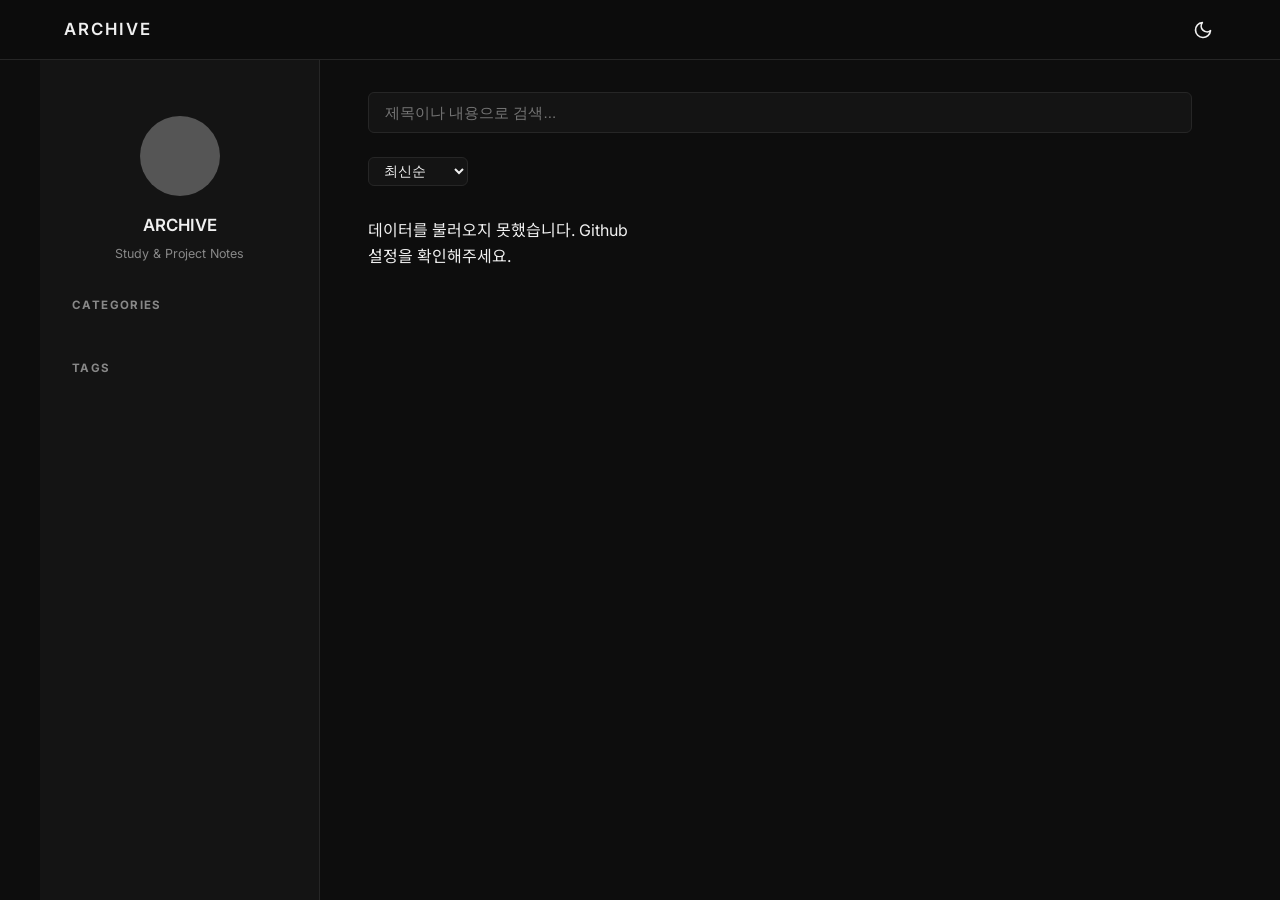
==== index.html @ 515fdd7e "Add files via upload" ====
<!DOCTYPE html>
<html lang="ko">
<head>
  <meta charset="UTF-8">
  <meta name="viewport" content="width=device-width, initial-scale=1.0">
  <title>My Archive</title>
  <link rel="preconnect" href="https://fonts.googleapis.com">
  <link rel="preconnect" href="https://fonts.gstatic.com" crossorigin>
  <link href="https://fonts.googleapis.com/css2?family=Inter:wght@400;500;600&family=Noto+Sans+KR:wght@400;500;600&display=swap" rel="stylesheet">
  <link rel="stylesheet" href="style.css">

  <!-- Google Analytics 4: GA에서 발급받은 측정 ID로 바꿔주세요. 예: G-ABC123DEFG -->
  <script async src="https://www.googletagmanager.com/gtag/js?id=G-1XTL7HDE9T"></script>
  <script>
    window.dataLayer = window.dataLayer || [];
    function gtag(){dataLayer.push(arguments);}
    gtag('js', new Date());

    // post.html은 마크다운 제목을 읽은 뒤 직접 page_view를 보냅니다.
    gtag('config', 'G-1XTL7HDE9T', { send_page_view: false });
  </script>
</head>
<body>
  <header class="top-nav">
    <div class="nav-left">
      <button id="sidebar-toggle" class="icon-btn">☰</button>
      <a href="index.html" class="site-title">ARCHIVE</a>
    </div>
    <div class="nav-right">
      <button id="theme-toggle" class="icon-btn">
        <svg viewBox="0 0 24 24" width="20" height="20" fill="none" stroke="currentColor" stroke-width="2" stroke-linecap="round" stroke-linejoin="round"><path d="M21 12.79A9 9 0 1 1 11.21 3 7 7 0 0 0 21 12.79z"/></svg>
      </button>
    </div>
  </header>

  <div id="sidebar-overlay" class="sidebar-overlay"></div>
  <aside class="sidebar" id="sidebar">
    <div class="sidebar-header">
      <button id="sidebar-close" class="icon-btn">✕</button>
    </div>
    <div class="profile-section">
      <div class="avatar"></div> 
      <h2 class="author-name">ARCHIVE</h2>
      <p class="bio">Study & Project Notes</p>
    </div>
    <nav class="side-menu" id="folder-menu">
      <h3>Categories</h3>
      <div id="folder-list-container"></div>
    </nav>
    <div class="tags-section">
      <h3>Tags</h3>
      <div id="all-tags-cloud" class="tags-cloud"></div>
    </div>
  </aside>

  <main class="content">
    <div class="search-bar">
      <input type="text" id="search-input" placeholder="제목이나 내용으로 검색...">
    </div>
    <div class="controls-container">
      <div id="subfolder-buttons" class="subfolder-buttons" style="display: none;"></div>
      <select id="sort-select" class="styled-select">
        <option value="latest">최신순</option>
        <option value="oldest">오래된순</option>
        <option value="title">제목순</option>
      </select>
    </div>
    <div class="grid-container" id="posts-grid">
      <p style="color: var(--text-muted);">게시글 데이터를 불러오는 중입니다...</p>
    </div>
  </main>
  
  <script src="script.js"></script>
</body>
</html>
---- style.css ----
:root {
  /* 다크 모드 (기본) */
  --bg-color: #0d0d0d;
  --card-bg: #141414;
  --nav-bg: rgba(13, 13, 13, 0.85);
  --text-main: #f0f0f0;
  --text-muted: #888888;
  --border-color: #262626;
  --accent-color: #ffffff;
  --code-bg: #1e1e1e;
  --pre-bg: #1e1e1e;
  --pre-text: #d4d4d4;
}

[data-theme="light"] {
  /* 라이트 모드 */
  --bg-color: #fcfcfc;
  --card-bg: #ffffff;
  --nav-bg: rgba(252, 252, 252, 0.85);
  --text-main: #1a1a1a;
  --text-muted: #666666;
  --border-color: #eaeaea;
  --accent-color: #000000;
  --code-bg: #f4f4f4;
  --pre-bg: #f6f8fa;
  --pre-text: #24292f;
}

* { box-sizing: border-box; margin: 0; padding: 0; }
body { background: var(--bg-color); color: var(--text-main); font-family: -apple-system, sans-serif; line-height: 1.6; overflow-x: hidden; padding-top: 60px; transition: background 0.3s, color 0.3s; }
a { text-decoration: none; color: inherit; }

/* 1. 상단 네비게이션 바 */
.top-nav {
  position: fixed; top: 0; left: 0; width: 100%; height: 60px;
  background: var(--nav-bg); backdrop-filter: blur(8px);
  border-bottom: 1px solid var(--border-color); z-index: 900;
  display: flex; justify-content: space-between; align-items: center; padding: 0 1.5rem;
  transition: all 0.3s;
}
.nav-left, .nav-right { display: flex; align-items: center; gap: 1rem; }
.site-title { font-size: 1.2rem; font-weight: 700; letter-spacing: 1px; color: var(--text-main); }
/* 아이콘 중앙 정렬을 위해 flex 속성 추가 */
.icon-btn { background: none; border: none; color: var(--text-main); font-size: 1.4rem; cursor: pointer; padding: 0.2rem; transition: 0.2s; display: flex; align-items: center; justify-content: center; }
.icon-btn:hover { opacity: 0.7; }

/* 2. 오버레이 및 사이드바 (모바일 기본) */
.sidebar-overlay {
  position: fixed; top: 0; left: 0; width: 100%; height: 100vh;
  background: rgba(0, 0, 0, 0.6); z-index: 998;
  opacity: 0; visibility: hidden; transition: 0.3s;
}
.sidebar-overlay.active { opacity: 1; visibility: visible; }

.sidebar {
  position: fixed; top: 0; left: -100%; width: 100%; max-width: 320px; height: 100vh;
  background: var(--card-bg); z-index: 999; border-right: 1px solid var(--border-color);
  padding: 1.5rem 2rem; display: flex; flex-direction: column; gap: 2rem;
  overflow-y: auto; transition: left 0.4s cubic-bezier(0.25, 1, 0.5, 1);
}
.sidebar.active { left: 0; }
.sidebar-header { display: flex; justify-content: flex-end; }

.profile-section { text-align: center; }
.avatar { width: 80px; height: 80px; background: #555; border-radius: 50%; margin: 0 auto 1rem; }
.author-name { font-size: 1.2rem; font-weight: 700; }
.bio { color: var(--text-muted); font-size: 0.85rem; margin-top: 0.3rem; }

.side-menu h3, .tags-section h3 { font-size: 0.85rem; color: var(--text-muted); text-transform: uppercase; margin-bottom: 0.8rem; letter-spacing: 1px; }
.folder-item { display: flex; justify-content: space-between; align-items: center; padding: 0.4rem 0; color: var(--text-muted); cursor: pointer; transition: 0.2s; font-size: 0.9rem; }
.folder-item:hover, .folder-item.active { color: var(--accent-color); font-weight: 600; }
.folder-count { background: var(--border-color); color: var(--text-main); padding: 0.1rem 0.5rem; border-radius: 12px; font-size: 0.7rem; }

.tags-cloud { display: flex; flex-wrap: wrap; gap: 0.4rem; }
.tag-btn { background: var(--bg-color); color: var(--text-muted); border: 1px solid var(--border-color); padding: 0.25rem 0.5rem; border-radius: 4px; font-size: 0.75rem; cursor: pointer; transition: 0.2s; }
.tag-btn:hover, .tag-btn.active { background: var(--text-main); color: var(--bg-color); }

/* 3. 메인 콘텐츠 및 그리드 */
.content { max-width: 1200px; margin: 0 auto; padding: 2rem 1.5rem; transition: margin-left 0.3s, width 0.3s; }
.post-content { max-width: 800px; }

.search-bar { margin-bottom: 1.5rem; }
.search-bar input { width: 100%; padding: 0.7rem 1rem; background: var(--card-bg); color: var(--text-main); border: 1px solid var(--border-color); border-radius: 6px; outline: none; font-size: 0.95rem; }
.controls-container { display: flex; justify-content: space-between; margin-bottom: 2rem; gap: 1rem; flex-wrap: wrap; }
.subfolder-buttons { display: flex; flex-wrap: wrap; gap: 0.4rem; }
.sub-btn { background: var(--card-bg); color: var(--text-muted); padding: 0.3rem 0.8rem; border-radius: 20px; border: 1px solid var(--border-color); font-size: 0.8rem; cursor: pointer; }
.sub-btn:hover, .sub-btn.active { background: var(--text-main); color: var(--card-bg); }
.styled-select { background: var(--card-bg); color: var(--text-main); border: 1px solid var(--border-color); padding: 0.3rem 0.7rem; border-radius: 6px; font-size: 0.85rem; outline: none; }

.grid-container { display: grid; grid-template-columns: repeat(auto-fill, minmax(260px, 1fr)); gap: 1.2rem; }
.card { background: var(--card-bg); border: 1px solid var(--border-color); border-radius: 8px; padding: 1.2rem; display: flex; flex-direction: column; transition: transform 0.2s; }
.card:hover { transform: translateY(-2px); border-color: var(--text-muted); }
.card-category { font-size: 0.7rem; color: var(--text-muted); margin-bottom: 0.4rem; }
.card-title { font-size: 1.1rem; font-weight: 600; margin-bottom: 0.5rem; line-height: 1.4; }
.card-summary { font-size: 0.85rem; color: var(--text-muted); flex: 1; margin-bottom: 1rem; }
.card-footer { display: flex; justify-content: space-between; font-size: 0.75rem; color: var(--text-muted); border-top: 1px solid var(--border-color); padding-top: 0.6rem; }

/* 4. 마크다운 타이포그래피 */
.post-header { text-align: center; border-bottom: 1px solid var(--border-color); padding-bottom: 1.5rem; margin-bottom: 2rem; }
.post-header h1 { font-size: 1.5rem; font-weight: 600; margin-bottom: 0.5rem; line-height: 1.4; color: var(--text-main); }
.post-meta { color: var(--text-muted); font-size: 0.85rem; display: flex; justify-content: center; gap: 1rem; }

.markdown-body { line-height: 1.7; font-size: 0.95rem; color: var(--text-main); }
.markdown-body h1 { margin-top: 1.5rem; margin-bottom: 1rem; font-size: 1.35rem; font-weight: 600; color: var(--text-main); }
.markdown-body h2 { margin-top: 1.8rem; margin-bottom: 0.8rem; font-size: 1.2rem; font-weight: 600; border-bottom: 1px solid var(--border-color); padding-bottom: 0.3rem; color: var(--text-main); }
.markdown-body h3 { margin-top: 1.5rem; margin-bottom: 0.6rem; font-size: 1.05rem; font-weight: 600; color: var(--text-main); }
.markdown-body h4, .markdown-body h5, .markdown-body h6 { margin-top: 1.2rem; margin-bottom: 0.5rem; font-size: 0.95rem; font-weight: 600; color: var(--text-main); }
.markdown-body p, .markdown-body ul, .markdown-body ol { margin-bottom: 1.2rem; color: var(--text-main); }
.markdown-body ul { padding-left: 1.5rem; }
.markdown-body blockquote { border-left: 4px solid var(--border-color); padding-left: 1rem; color: var(--text-muted); margin: 1.5rem 0; font-style: italic; background: var(--code-bg); padding: 0.8rem 1rem; border-radius: 4px; }

/* 5. 인라인 코드 */
.markdown-body :not(pre) > code {
  background: var(--code-bg);
  color: #ff79c6;
  padding: 0.15rem 0.4rem;
  border-radius: 4px;
  font-family: monospace;
  font-size: 0.85em;
  border: 1px solid var(--border-color);
}

/* 6. 블록 코드 전체 컨테이너 */
.markdown-body pre {
  background: var(--pre-bg);
  border: 1px solid var(--border-color);
  border-radius: 8px;
  margin: 1.5rem 0;
  padding: 0;
  position: relative;
  overflow: hidden;
}

/* 7. 블록 코드 내부 텍스트 */
.markdown-body pre code {
  display: block;
  background: transparent;
  color: var(--pre-text);
  padding: 1.2rem;
  font-size: 0.9em;
  font-family: Consolas, Monaco, 'Courier New', monospace;
  overflow-x: auto;
  line-height: 1.6;
  border: none;
}
.markdown-body pre code.hljs {
  background: transparent;
  padding: 1.2rem;
}

/* 8. 우측 상단 복사 버튼 */
.copy-btn {
  position: absolute;
  top: 0.5rem;
  right: 0.5rem;
  background: var(--card-bg);
  border: 1px solid var(--border-color);
  color: var(--text-muted);
  border-radius: 6px;
  padding: 0.4rem;
  cursor: pointer;
  opacity: 0;
  transition: all 0.2s;
  display: flex;
  align-items: center;
  justify-content: center;
}
.markdown-body pre:hover .copy-btn { opacity: 1; }
.copy-btn:hover { background: var(--text-main); color: var(--bg-color); }

/* 9. 하단 태그 및 메타 정보 */
.post-keywords-area {
  display: flex;
  flex-direction: column;
  gap: 0.8rem;
  border-top: 1px dashed var(--border-color);
  padding-top: 1.5rem;
  margin-top: 3rem;
}
.meta-row {
  display: flex;
  align-items: center;
  gap: 0.8rem;
  font-size: 0.88rem;
}
.meta-label {
  font-weight: 600;
  color: var(--text-main);
  display: flex;
  align-items: center;
  gap: 0.3rem;
  min-width: 110px;
}
.meta-list {
  display: flex;
  flex-wrap: wrap;
  gap: 0.4rem;
}
.post-tag-btn, .post-cat-badge {
  background: var(--card-bg);
  color: var(--text-main);
  border: 1px solid var(--border-color);
  padding: 0.2rem 0.6rem;
  border-radius: 6px;
  font-size: 0.8rem;
  transition: 0.2s;
}
.post-tag-btn { cursor: pointer; }
.post-tag-btn:hover { background: var(--text-main); color: var(--bg-color); }
.post-cat-badge { cursor: default; }
.meta-date { color: var(--text-muted); font-size: 0.85rem; }

/* 10. PC 반응형 레이아웃 (사이드바 + 콘텐츠 전체를 중앙 정렬) */
@media (min-width: 1024px) {
  :root {
    --sidebar-width: 280px;
    --content-width: 920px;
    --layout-width: calc(var(--sidebar-width) + var(--content-width));
    --layout-side-gap: max(calc((100vw - var(--layout-width)) / 2), 0px);
  }


  .top-nav {
    padding-left: calc(var(--layout-side-gap) + 1.5rem);
    padding-right: calc(var(--layout-side-gap) + 1.5rem);
  }

  #sidebar-toggle,
  #sidebar-close {
    display: none !important;
  }

  .sidebar-overlay {
    display: none !important;
  }

  body {
    display: block;
  }

  .sidebar {
    position: fixed !important;
    top: 60px;
    left: var(--layout-side-gap) !important;
    width: var(--sidebar-width);
    min-width: var(--sidebar-width);
    max-width: var(--sidebar-width);
    height: calc(100vh - 60px);
    z-index: 800;
    border-right: 1px solid var(--border-color);
  }

  .content {
    width: min(var(--content-width), calc(100vw - var(--sidebar-width)));
    max-width: var(--content-width);
    margin-left: calc(var(--layout-side-gap) + var(--sidebar-width));
    margin-right: var(--layout-side-gap);
    padding-left: 3rem;
    padding-right: 3rem;
  }

  /* 상세 글도 목록 페이지와 같은 콘텐츠 컬럼 안에 배치해서 전체 레이아웃 중심축을 맞춥니다. */
  .post-content {
    max-width: var(--content-width);
  }

  /* 단, 실제 글 본문은 너무 넓어지지 않게 800px로 유지합니다. */
  .post-content > * {
    max-width: 800px;
    margin-left: auto;
    margin-right: auto;
  }
}


/* =========================================================
   Minimal Academic / Review Theme
   ========================================================= */
:root {
  --text-soft: #c7cbd1;
  --border-strong: #343942;
  --table-head: #15181d;
  --table-stripe: rgba(255,255,255,.018);
  --font-sans: "Inter", "Noto Sans KR", -apple-system, BlinkMacSystemFont, "Segoe UI", sans-serif;
  --font-mono: "SFMono-Regular", Consolas, "Liberation Mono", Menlo, monospace;

  --callout-note: #8aa4c8;
  --callout-info: #7fa9c7;
  --callout-tip: #78a98f;
  --callout-success: #74a486;
  --callout-question: #a68fc0;
  --callout-warning: #c3a26a;
  --callout-failure: #b78383;
  --callout-danger: #c47b7b;
  --callout-bug: #b38298;
  --callout-example: #9388bd;
  --callout-quote: #9298a0;
}

[data-theme="light"] {
  --text-soft: #4f555d;
  --border-strong: #d3d5d8;
  --table-head: #f4f4f3;
  --table-stripe: rgba(0,0,0,.018);

  --callout-note: #5f7799;
  --callout-info: #517e9c;
  --callout-tip: #527f65;
  --callout-success: #50795e;
  --callout-question: #776596;
  --callout-warning: #92723c;
  --callout-failure: #945f5f;
  --callout-danger: #a85151;
  --callout-bug: #8f5b73;
  --callout-example: #665a94;
  --callout-quote: #697078;
}

html {
  text-rendering: optimizeLegibility;
  -webkit-font-smoothing: antialiased;
}

body {
  font-family: var(--font-sans);
}

.site-title {
  font-size: 1.05rem;
  font-weight: 600;
  letter-spacing: .12em;
}

.author-name { font-size: 1.05rem; font-weight: 600; }
.bio { font-size: .78rem; }

.side-menu h3,
.tags-section h3 {
  font-size: .72rem;
  letter-spacing: .12em;
}

.folder-item { font-size: .82rem; }
.tag-btn { font-size: .70rem; }
.back-link { font-size: .78rem; color: var(--text-muted); }

/* Post header: left aligned, paper-like */
.post-header {
  text-align: left;
  padding-bottom: 1.25rem;
  margin-bottom: 2rem;
}

.post-header h1 {
  font-size: 1.48rem;
  font-weight: 600;
  line-height: 1.45;
  letter-spacing: -.025em;
  margin-bottom: .45rem;
}

.post-meta {
  justify-content: flex-start;
  font-size: .73rem;
  font-variant-numeric: tabular-nums;
}

/* Markdown body */
.markdown-body {
  font-family: var(--font-sans);
  font-size: .94rem;
  line-height: 1.82;
  letter-spacing: -.012em;
  color: var(--text-soft);
  word-break: keep-all;
  overflow-wrap: anywhere;
}

.markdown-body > :first-child { margin-top: 0; }

.markdown-body p,
.markdown-body ul,
.markdown-body ol {
  margin-bottom: 1.08rem;
  color: var(--text-soft);
}

.markdown-body strong {
  color: var(--text-main);
  font-weight: 600;
}

.markdown-body h1,
.markdown-body h2,
.markdown-body h3,
.markdown-body h4,
.markdown-body h5,
.markdown-body h6 {
  color: var(--text-main);
  font-weight: 600;
  line-height: 1.42;
  letter-spacing: -.025em;
}

.markdown-body h1 {
  font-size: 1.34rem;
  margin: 2.2rem 0 .9rem;
}

.markdown-body h2 {
  font-size: 1.16rem;
  margin: 2.35rem 0 .85rem;
  padding-bottom: .38rem;
  border-bottom: 1px solid var(--border-color);
}

.markdown-body h3 {
  font-size: 1.02rem;
  margin: 1.9rem 0 .65rem;
}

.markdown-body h4,
.markdown-body h5,
.markdown-body h6 {
  font-size: .94rem;
  margin: 1.5rem 0 .55rem;
}

.markdown-body ul,
.markdown-body ol { padding-left: 1.35rem; }

.markdown-body li {
  margin: .23rem 0;
  padding-left: .1rem;
}

.markdown-body li::marker { color: var(--text-muted); }

.markdown-body a {
  color: var(--text-main);
  text-decoration: underline;
  text-decoration-color: var(--border-strong);
  text-underline-offset: 3px;
  text-decoration-thickness: 1px;
}

.markdown-body a:hover { text-decoration-color: var(--text-main); }

.markdown-body hr {
  border: 0;
  border-top: 1px solid var(--border-color);
  margin: 2.2rem 0;
}

.markdown-body img {
  display: block;
  max-width: 100%;
  height: auto;
  margin: 1.5rem auto;
  border: 1px solid var(--border-color);
  border-radius: 5px;
}

/* Plain blockquote remains minimal */
.markdown-body > blockquote {
  margin: 1.35rem 0;
  padding: .25rem 0 .25rem .95rem;
  border-left: 2px solid var(--border-strong);
  background: transparent;
  color: var(--text-muted);
  font-style: normal;
  border-radius: 0;
}

.markdown-body > blockquote p:last-child { margin-bottom: 0; }

/* Tables */
.markdown-body table {
  width: 100%;
  border-collapse: separate;
  border-spacing: 0;
  margin: 1.45rem 0 1.7rem;
  font-size: .78rem;
  line-height: 1.55;
  border: 1px solid var(--border-color);
  border-radius: 5px;
  overflow: hidden;
}

.markdown-body thead th {
  background: var(--table-head);
  color: var(--text-main);
  font-weight: 600;
  text-align: left;
}

.markdown-body th,
.markdown-body td {
  padding: .58rem .72rem;
  border-right: 1px solid var(--border-color);
  border-bottom: 1px solid var(--border-color);
  vertical-align: top;
}

.markdown-body th:last-child,
.markdown-body td:last-child { border-right: 0; }

.markdown-body tbody tr:last-child td { border-bottom: 0; }

.markdown-body tbody tr:nth-child(even) {
  background: var(--table-stripe);
}

/* Code */
.markdown-body :not(pre) > code {
  background: var(--code-bg);
  color: var(--text-main);
  font-family: var(--font-mono);
  font-size: .83em;
  padding: .12rem .34rem;
  border-radius: 4px;
}

.markdown-body pre {
  border-radius: 6px;
  margin: 1.45rem 0;
}

.markdown-body pre code,
.markdown-body pre code.hljs {
  font-family: var(--font-mono);
  font-size: .82rem;
  line-height: 1.62;
  padding: 1rem 1.05rem;
}

/* Obsidian callouts */
.callout {
  --callout-color: var(--callout-note);
  margin: 1.35rem 0;
  border: 1px solid var(--border-color);
  border-left: 3px solid var(--callout-color);
  border-radius: 5px;
  background: color-mix(in srgb, var(--callout-color) 5%, var(--card-bg));
  overflow: hidden;
}

.callout-note,
.callout-abstract,
.callout-summary,
.callout-tldr { --callout-color: var(--callout-note); }

.callout-info,
.callout-todo { --callout-color: var(--callout-info); }

.callout-tip,
.callout-hint,
.callout-important { --callout-color: var(--callout-tip); }

.callout-success,
.callout-check,
.callout-done { --callout-color: var(--callout-success); }

.callout-question,
.callout-help,
.callout-faq { --callout-color: var(--callout-question); }

.callout-warning,
.callout-caution,
.callout-attention { --callout-color: var(--callout-warning); }

.callout-failure,
.callout-fail,
.callout-missing { --callout-color: var(--callout-failure); }

.callout-danger,
.callout-error { --callout-color: var(--callout-danger); }

.callout-bug { --callout-color: var(--callout-bug); }
.callout-example { --callout-color: var(--callout-example); }
.callout-quote,
.callout-cite { --callout-color: var(--callout-quote); }

.callout-header {
  min-height: 2.15rem;
  padding: .52rem .72rem;
  display: flex;
  align-items: center;
  justify-content: space-between;
  gap: .65rem;
  color: var(--callout-color);
}

.callout-title {
  display: inline-flex;
  align-items: center;
  gap: .48rem;
  font-size: .76rem;
  font-weight: 600;
  letter-spacing: .01em;
}

.callout-title svg,
.meta-label svg {
  width: 15px;
  height: 15px;
  fill: none;
  stroke: currentColor;
  stroke-width: 1.7;
  stroke-linecap: round;
  stroke-linejoin: round;
  flex: 0 0 auto;
}

.callout-content {
  padding: .08rem .78rem .72rem 2rem;
  color: var(--text-soft);
  font-size: .88rem;
  line-height: 1.72;
}

.callout-content > :last-child { margin-bottom: 0; }

.callout-toggle {
  border: 0;
  background: transparent;
  color: currentColor;
  width: 24px;
  height: 24px;
  display: grid;
  place-items: center;
  cursor: pointer;
  opacity: .72;
}

.callout-toggle svg {
  width: 16px;
  height: 16px;
  fill: none;
  stroke: currentColor;
  stroke-width: 1.8;
  stroke-linecap: round;
  stroke-linejoin: round;
  transition: transform .18s ease;
}

.callout.is-foldable .callout-header { cursor: pointer; }
.callout.is-collapsed .callout-content { display: none; }
.callout.is-collapsed .callout-toggle svg { transform: rotate(-90deg); }

/* Bottom metadata */
.post-keywords-area {
  gap: .68rem;
  border-top: 1px solid var(--border-color);
  padding-top: 1.25rem;
  margin-top: 3rem;
  padding-bottom: 1.5rem;
}

.meta-row {
  display: grid;
  grid-template-columns: 96px 1fr;
  align-items: center;
  gap: .7rem;
  min-height: 26px;
  font-size: .76rem;
}

.meta-label {
  min-width: 0;
  font-weight: 500;
  color: var(--text-muted);
  display: inline-flex;
  align-items: center;
  gap: .42rem;
  white-space: nowrap;
}

.meta-list {
  display: flex;
  flex-wrap: wrap;
  gap: .34rem;
}

.post-meta-chip {
  appearance: none;
  background: transparent;
  color: var(--text-muted);
  border: 1px solid var(--border-color);
  padding: .18rem .46rem;
  border-radius: 4px;
  font: inherit;
  font-size: .70rem;
  line-height: 1.35;
  cursor: pointer;
  transition: color .18s, border-color .18s, background .18s;
}

.post-meta-chip:hover {
  color: var(--text-main);
  border-color: var(--border-strong);
  background: var(--code-bg);
}

.meta-date {
  color: var(--text-muted);
  font-size: .73rem;
  font-variant-numeric: tabular-nums;
}

@media (max-width: 680px) {
  .post-header h1 { font-size: 1.35rem; }
  .markdown-body { font-size: .91rem; line-height: 1.78; }

  .markdown-body table {
    display: block;
    overflow-x: auto;
    white-space: nowrap;
  }

  .callout-content { padding-left: .78rem; }

  .meta-row {
    grid-template-columns: 1fr;
    gap: .35rem;
  }
}
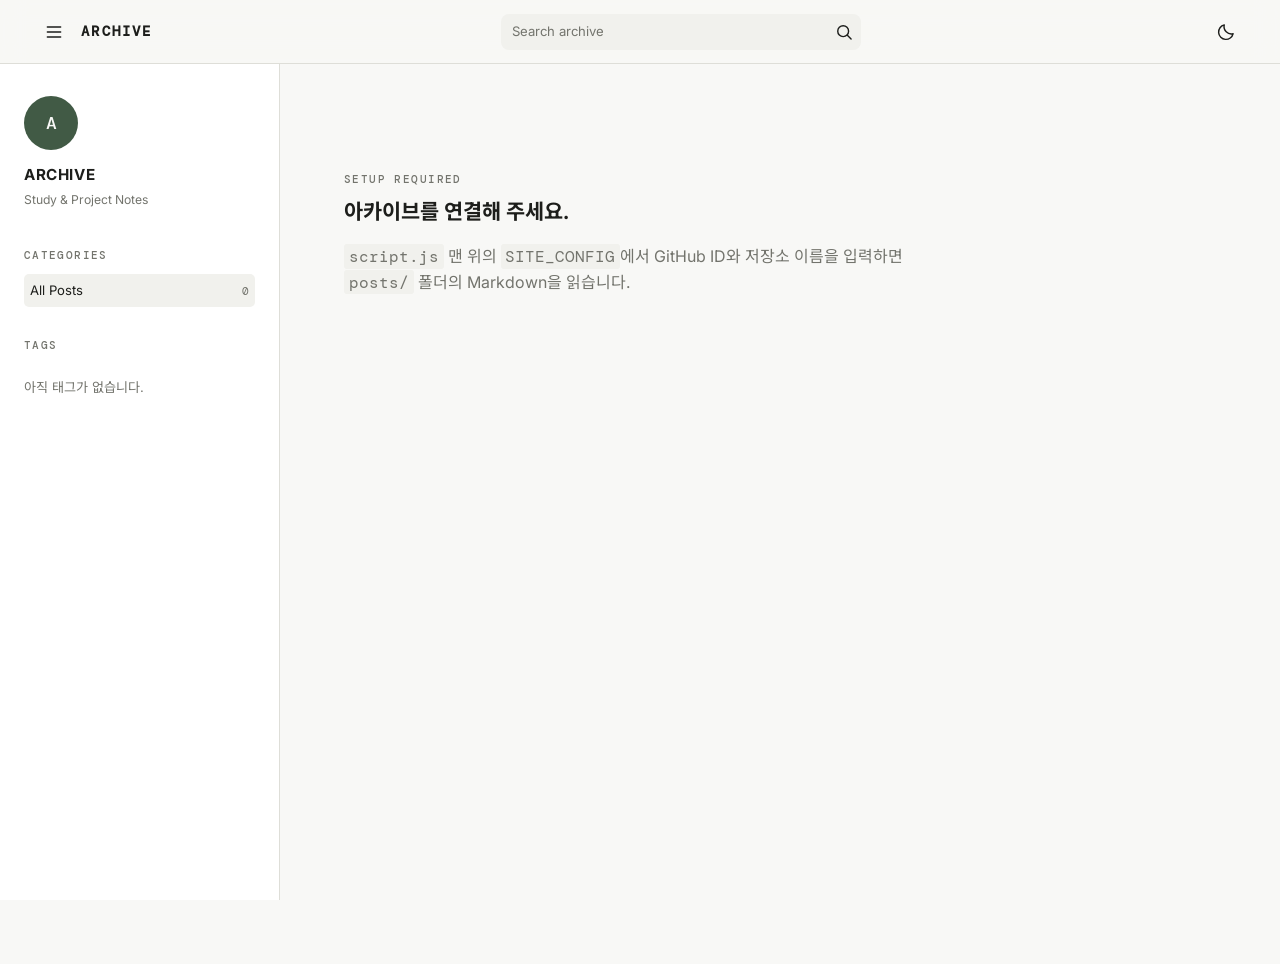
==== commit 5c45aa5a: "Build archive blog" ====
--- a/index.html
+++ b/index.html
@@ -1,75 +1,59 @@
-<!DOCTYPE html>
+<!doctype html>
 <html lang="ko">
 <head>
-  <meta charset="UTF-8">
-  <meta name="viewport" content="width=device-width, initial-scale=1.0">
-  <title>My Archive</title>
+  <meta charset="utf-8">
+  <meta name="viewport" content="width=device-width, initial-scale=1">
+  <meta name="description" content="Study and project archive">
+  <title>ARCHIVE</title>
   <link rel="preconnect" href="https://fonts.googleapis.com">
   <link rel="preconnect" href="https://fonts.gstatic.com" crossorigin>
-  <link href="https://fonts.googleapis.com/css2?family=Inter:wght@400;500;600&family=Noto+Sans+KR:wght@400;500;600&display=swap" rel="stylesheet">
+  <link href="https://fonts.googleapis.com/css2?family=DM+Mono:wght@400;500&family=Inter:wght@400;500;600;700&family=Noto+Sans+KR:wght@400;500;600;700&display=swap" rel="stylesheet">
   <link rel="stylesheet" href="style.css">
-
-  <!-- Google Analytics 4: GA에서 발급받은 측정 ID로 바꿔주세요. 예: G-ABC123DEFG -->
-  <script async src="https://www.googletagmanager.com/gtag/js?id=G-1XTL7HDE9T"></script>
-  <script>
-    window.dataLayer = window.dataLayer || [];
-    function gtag(){dataLayer.push(arguments);}
-    gtag('js', new Date());
-
-    // post.html은 마크다운 제목을 읽은 뒤 직접 page_view를 보냅니다.
-    gtag('config', 'G-1XTL7HDE9T', { send_page_view: false });
-  </script>
 </head>
 <body>
-  <header class="top-nav">
-    <div class="nav-left">
-      <button id="sidebar-toggle" class="icon-btn">☰</button>
-      <a href="index.html" class="site-title">ARCHIVE</a>
+  <header class="topbar">
+    <div class="topbar__left">
+      <button class="icon-button" id="sidebar-toggle" type="button" aria-label="사이드바 열기" aria-expanded="true">
+        <svg viewBox="0 0 24 24" aria-hidden="true"><path d="M4 6h16M4 12h16M4 18h16"/></svg>
+      </button>
+      <a class="wordmark" href="index.html" data-home>ARCHIVE</a>
     </div>
-    <div class="nav-right">
-      <button id="theme-toggle" class="icon-btn">
-        <svg viewBox="0 0 24 24" width="20" height="20" fill="none" stroke="currentColor" stroke-width="2" stroke-linecap="round" stroke-linejoin="round"><path d="M21 12.79A9 9 0 1 1 11.21 3 7 7 0 0 0 21 12.79z"/></svg>
+    <form class="header-search" id="search-form" role="search">
+      <label class="sr-only" for="search-input">게시글 검색</label>
+      <input id="search-input" type="search" placeholder="Search archive" autocomplete="off">
+      <button class="icon-button" type="submit" aria-label="검색">
+        <svg viewBox="0 0 24 24" aria-hidden="true"><circle cx="11" cy="11" r="6.5"/><path d="m16 16 4.5 4.5"/></svg>
       </button>
-    </div>
+    </form>
+    <button class="icon-button theme-button" id="theme-toggle" type="button" aria-label="테마 전환"></button>
   </header>
 
-  <div id="sidebar-overlay" class="sidebar-overlay"></div>
-  <aside class="sidebar" id="sidebar">
-    <div class="sidebar-header">
-      <button id="sidebar-close" class="icon-btn">✕</button>
-    </div>
-    <div class="profile-section">
-      <div class="avatar"></div> 
-      <h2 class="author-name">ARCHIVE</h2>
-      <p class="bio">Study & Project Notes</p>
-    </div>
-    <nav class="side-menu" id="folder-menu">
-      <h3>Categories</h3>
-      <div id="folder-list-container"></div>
+  <div class="sidebar-scrim" id="sidebar-scrim"></div>
+  <aside class="sidebar" id="sidebar" aria-label="블로그 탐색">
+    <a class="profile" href="index.html" data-home>
+      <span class="profile__avatar" aria-hidden="true">A</span>
+      <span class="profile__name">ARCHIVE</span>
+      <span class="profile__bio">Study &amp; Project Notes</span>
+    </a>
+    <nav class="sidebar-section" aria-label="카테고리">
+      <p class="sidebar-heading">Categories</p>
+      <div id="category-list" class="category-list"></div>
     </nav>
-    <div class="tags-section">
-      <h3>Tags</h3>
-      <div id="all-tags-cloud" class="tags-cloud"></div>
-    </div>
+    <section class="sidebar-section" aria-labelledby="tags-heading">
+      <p class="sidebar-heading" id="tags-heading">Tags</p>
+      <div id="tag-list" class="tag-list"></div>
+    </section>
   </aside>
 
-  <main class="content">
-    <div class="search-bar">
-      <input type="text" id="search-input" placeholder="제목이나 내용으로 검색...">
-    </div>
-    <div class="controls-container">
-      <div id="subfolder-buttons" class="subfolder-buttons" style="display: none;"></div>
-      <select id="sort-select" class="styled-select">
-        <option value="latest">최신순</option>
-        <option value="oldest">오래된순</option>
-        <option value="title">제목순</option>
-      </select>
-    </div>
-    <div class="grid-container" id="posts-grid">
-      <p style="color: var(--text-muted);">게시글 데이터를 불러오는 중입니다...</p>
+  <main class="main" id="main-content">
+    <div id="app" aria-live="polite">
+      <p class="loading">아카이브를 불러오는 중입니다.</p>
     </div>
   </main>
-  
+
+  <template id="empty-template">
+    <section class="empty-state"><p class="eyebrow">NO RESULTS</p><h1>조건에 맞는 기록이 없습니다.</h1><p>다른 검색어 또는 필터를 사용해 보세요.</p></section>
+  </template>
   <script src="script.js"></script>
 </body>
-</html>+</html>
--- a/style.css
+++ b/style.css
@@ -1,727 +1,163 @@
+/* ============================================================
+   Easy-to-edit design tokens: change these first.
+   ============================================================ */
 :root {
-  /* 다크 모드 (기본) */
-  --bg-color: #0d0d0d;
-  --card-bg: #141414;
-  --nav-bg: rgba(13, 13, 13, 0.85);
-  --text-main: #f0f0f0;
-  --text-muted: #888888;
-  --border-color: #262626;
-  --accent-color: #ffffff;
-  --code-bg: #1e1e1e;
-  --pre-bg: #1e1e1e;
-  --pre-text: #d4d4d4;
+  --font-sans: "Inter", "Noto Sans KR", system-ui, sans-serif;
+  --font-mono: "DM Mono", monospace;
+  --base-size: 16px;
+  --reading-size: 1.02rem;
+  --sidebar-width: 280px;
+  --topbar-height: 64px;
+  --page-width: 1120px;
+  --radius: 12px;
+  --bg: #f8f8f6;
+  --surface: #ffffff;
+  --surface-subtle: #f1f1ed;
+  --text: #1d1e1b;
+  --muted: #73746d;
+  --line: #deded8;
+  --accent: #415a45;
 }
 
-[data-theme="light"] {
-  /* 라이트 모드 */
-  --bg-color: #fcfcfc;
-  --card-bg: #ffffff;
-  --nav-bg: rgba(252, 252, 252, 0.85);
-  --text-main: #1a1a1a;
-  --text-muted: #666666;
-  --border-color: #eaeaea;
-  --accent-color: #000000;
-  --code-bg: #f4f4f4;
-  --pre-bg: #f6f8fa;
-  --pre-text: #24292f;
+[data-theme="dark"] {
+  --bg: #161716;
+  --surface: #1d1e1c;
+  --surface-subtle: #282925;
+  --text: #eeeee9;
+  --muted: #aaa9a2;
+  --line: #393a36;
+  --accent: #b6d6b6;
 }
 
-* { box-sizing: border-box; margin: 0; padding: 0; }
-body { background: var(--bg-color); color: var(--text-main); font-family: -apple-system, sans-serif; line-height: 1.6; overflow-x: hidden; padding-top: 60px; transition: background 0.3s, color 0.3s; }
-a { text-decoration: none; color: inherit; }
+* { box-sizing: border-box; }
+html { font-size: var(--base-size); scroll-behavior: smooth; }
+body { margin: 0; min-width: 320px; background: var(--bg); color: var(--text); font-family: var(--font-sans); line-height: 1.6; transition: background .2s, color .2s; }
+a { color: inherit; text-decoration: none; }
+button, input, select { font: inherit; }
+button, select { cursor: pointer; }
+svg { width: 20px; height: 20px; fill: none; stroke: currentColor; stroke-linecap: round; stroke-linejoin: round; stroke-width: 1.7; }
+.sr-only { position: absolute; width: 1px; height: 1px; overflow: hidden; clip: rect(0,0,0,0); white-space: nowrap; }
+.muted { color: var(--muted); font-size: .82rem; }
+.eyebrow { margin: 0 0 .55rem; color: var(--muted); font: 500 .68rem/1.2 var(--font-mono); letter-spacing: .13em; }
 
-/* 1. 상단 네비게이션 바 */
-.top-nav {
-  position: fixed; top: 0; left: 0; width: 100%; height: 60px;
-  background: var(--nav-bg); backdrop-filter: blur(8px);
-  border-bottom: 1px solid var(--border-color); z-index: 900;
-  display: flex; justify-content: space-between; align-items: center; padding: 0 1.5rem;
-  transition: all 0.3s;
+.topbar { position: fixed; z-index: 20; top: 0; display: flex; align-items: center; justify-content: space-between; gap: 1rem; width: 100%; height: var(--topbar-height); padding: 0 clamp(1rem, 3vw, 2.3rem); border-bottom: 1px solid var(--line); background: color-mix(in srgb, var(--bg) 90%, transparent); backdrop-filter: blur(12px); }
+.topbar__left { display: flex; align-items: center; gap: .65rem; }
+.wordmark { font: 600 .85rem/1 var(--font-mono); letter-spacing: .16em; }
+.icon-button { display: inline-grid; place-items: center; width: 34px; height: 34px; padding: 0; border: 0; border-radius: 50%; background: transparent; color: var(--text); }
+.icon-button:hover { background: var(--surface-subtle); }
+.header-search { display: flex; align-items: center; width: min(360px, 38vw); height: 36px; padding-left: .5rem; border: 1px solid transparent; border-radius: 8px; background: var(--surface-subtle); }
+.header-search:focus-within { border-color: var(--line); background: var(--surface); }
+.header-search input { min-width: 0; flex: 1; border: 0; outline: 0; background: transparent; color: var(--text); font-size: .82rem; }
+.header-search input::placeholder { color: var(--muted); }
+.header-search .icon-button { width: 32px; height: 32px; }
+
+.sidebar { position: fixed; z-index: 15; top: var(--topbar-height); bottom: 0; left: 0; width: var(--sidebar-width); padding: 2rem 1.5rem; overflow-y: auto; border-right: 1px solid var(--line); background: var(--surface); transform: translateX(0); transition: transform .25s ease; }
+.sidebar-closed .sidebar { transform: translateX(calc(-1 * var(--sidebar-width))); }
+.sidebar-scrim { display: none; }
+.profile { display: flex; flex-direction: column; align-items: flex-start; margin-bottom: 2.5rem; }
+.profile__avatar { display: grid; place-items: center; width: 54px; height: 54px; margin-bottom: .8rem; border-radius: 50%; background: var(--accent); color: var(--bg); font: 500 1.1rem var(--font-mono); }
+.profile__name { font-size: .95rem; font-weight: 700; letter-spacing: .04em; }
+.profile__bio { margin-top: .18rem; color: var(--muted); font-size: .76rem; }
+.sidebar-section { margin-top: 2rem; }
+.sidebar-heading { margin: 0 0 .75rem; color: var(--muted); font: 500 .66rem var(--font-mono); letter-spacing: .13em; text-transform: uppercase; }
+.category-link { display: flex; justify-content: space-between; align-items: center; gap: .5rem; padding: .35rem .35rem; border-radius: 5px; color: var(--muted); font-size: .82rem; }
+.category-link:hover, .category-link.is-active { color: var(--text); background: var(--surface-subtle); }
+.category-link small { color: var(--muted); font: .67rem var(--font-mono); }
+.category-group { margin-top: .3rem; padding-top: .45rem; border-top: 1px solid var(--line); }
+.category-group:first-of-type { margin-top: .5rem; }
+.category-link.subcategory { padding-left: 1rem; font-size: .76rem; }
+.tag-list { display: flex; flex-wrap: wrap; gap: .35rem; }
+.tag-link, .chip { border: 1px solid var(--line); border-radius: 99px; color: var(--muted); font: .68rem/1 var(--font-mono); }
+.tag-link { padding: .34rem .5rem; }
+.tag-link:hover, .chip:hover { border-color: var(--accent); color: var(--accent); }
+.tag-link small { margin-left: .15rem; }
+
+.main { width: min(var(--page-width), calc(100% - var(--sidebar-width))); min-height: 100vh; margin: var(--topbar-height) 0 0 var(--sidebar-width); padding: clamp(2.5rem, 6vw, 5.5rem) clamp(1.25rem, 5vw, 5rem); transition: margin-left .25s, width .25s; }
+.sidebar-closed .main { width: min(var(--page-width), 100%); margin-left: 0; }
+.loading { color: var(--muted); }
+.home-intro { max-width: 760px; padding: 2rem 0 7rem; text-align: center; }
+.home-profile { display: flex; flex-direction: column; align-items: center; width: fit-content; margin: 0 auto 2.5rem; }
+.home-profile .profile__avatar { margin-bottom: .65rem; }
+.home-profile strong { font-size: .9rem; letter-spacing: .08em; }
+.home-profile small { margin-top: .1rem; color: var(--muted); font-size: .74rem; }
+.home-intro .text-link { justify-content: center; }
+.home-intro h1 { margin: 0; font-size: clamp(2rem, 4.2vw, 4.15rem); line-height: 1.18; letter-spacing: -.055em; }
+.home-intro > p:not(.eyebrow) { margin: 1.4rem 0 2rem; color: var(--muted); font-size: 1rem; }
+.text-link { display: inline-flex; align-items: center; gap: .55rem; color: var(--accent); font-size: .84rem; font-weight: 600; }
+.text-link svg { width: 16px; height: 16px; }
+.listing-section { max-width: 860px; }
+.section-title { display: flex; align-items: end; justify-content: space-between; margin-bottom: 1.1rem; border-bottom: 1px solid var(--line); padding-bottom: 1rem; }
+.section-title h2, .page-heading h1 { margin: 0; font-size: 1.45rem; letter-spacing: -.035em; }
+.quiet-link { color: var(--muted); font: .72rem var(--font-mono); }
+.page-heading { margin-bottom: 2rem; }
+.page-heading h1 { font-size: clamp(1.8rem, 3vw, 2.8rem); }
+.listing-controls { display: flex; justify-content: space-between; align-items: center; margin-bottom: 1.2rem; }
+.sort-label { display: flex; align-items: center; gap: .5rem; color: var(--muted); font-size: .78rem; }
+.sort-label select { padding: .35rem .45rem; border: 1px solid var(--line); border-radius: 5px; background: var(--surface); color: var(--text); font-size: .78rem; }
+.post-grid { display: grid; grid-template-columns: repeat(2, minmax(0, 1fr)); gap: .8rem; }
+.search-list, .home-list { display: grid; }
+.post-card { display: flex; flex-direction: column; justify-content: space-between; min-height: 210px; padding: 1.35rem; border: 1px solid var(--line); border-radius: var(--radius); background: var(--surface); transition: border-color .15s, transform .15s; }
+.post-card:hover { border-color: var(--accent); transform: translateY(-2px); }
+.post-card__main { min-width: 0; }
+.post-category { display: flex; flex-wrap: wrap; gap: .35rem; margin: 0 0 .7rem; color: var(--muted); font: .66rem var(--font-mono); }
+.post-category a:hover { color: var(--accent); text-decoration: underline; }
+.post-card h2 { margin: 0; font-size: 1.08rem; line-height: 1.4; letter-spacing: -.02em; }
+.post-summary { display: -webkit-box; overflow: hidden; margin: .65rem 0 0; color: var(--muted); font-size: .8rem; line-height: 1.65; -webkit-box-orient: vertical; -webkit-line-clamp: 3; }
+.post-card time { margin-top: 1rem; color: var(--muted); font: .67rem var(--font-mono); }
+.post-card--row { flex-direction: row; align-items: flex-start; min-height: unset; gap: 1.5rem; border-width: 0 0 1px; border-radius: 0; background: transparent; padding: 1.25rem 0; }
+.post-card--row:hover { transform: none; border-color: var(--accent); }
+.post-card--row .post-card__main { flex: 1; }
+.post-card--row time { margin: .2rem 0 0; white-space: nowrap; }
+.empty-state, .notice { max-width: 600px; padding: 2rem 0; }
+.empty-state h1, .notice h1 { margin: 0 0 .6rem; font-size: 1.3rem; }
+.empty-state p:not(.eyebrow), .notice p:not(.eyebrow) { color: var(--muted); }
+.notice code { padding: .1rem .3rem; border-radius: 3px; background: var(--surface-subtle); font-family: var(--font-mono); }
+
+.post-main { max-width: 1040px; }
+.post-main #app { max-width: 760px; }
+.breadcrumbs { display: flex; flex-wrap: wrap; gap: .4rem; margin-bottom: 2.2rem; color: var(--muted); font: .7rem var(--font-mono); }
+.breadcrumbs a:hover { color: var(--accent); }
+.article-header { padding-bottom: 2rem; border-bottom: 1px solid var(--line); }
+.article-header h1 { margin: 0; font-size: clamp(2rem, 4vw, 3.25rem); line-height: 1.2; letter-spacing: -.055em; }
+.article-summary { max-width: 650px; margin: 1.25rem 0 .75rem; color: var(--muted); font-size: 1rem; }
+.article-header time { color: var(--muted); font: .72rem var(--font-mono); }
+.markdown-body { padding: 2.75rem 0; font-size: var(--reading-size); line-height: 1.85; overflow-wrap: anywhere; }
+.markdown-body > :first-child { margin-top: 0; }
+.markdown-body h1, .markdown-body h2, .markdown-body h3 { margin: 2.4em 0 .75em; line-height: 1.35; letter-spacing: -.035em; }
+.markdown-body h1 { font-size: 1.7em; }
+.markdown-body h2 { padding-bottom: .4rem; border-bottom: 1px solid var(--line); font-size: 1.35em; }
+.markdown-body h3 { font-size: 1.1em; }
+.markdown-body p, .markdown-body ul, .markdown-body ol { margin: 0 0 1.3rem; }
+.markdown-body li { margin: .25rem 0; }
+.markdown-body a { color: var(--accent); text-decoration: underline; text-underline-offset: .18em; }
+.markdown-body blockquote { margin: 1.5rem 0; padding: .2rem 1.2rem; border-left: 3px solid var(--accent); color: var(--muted); }
+.markdown-body code { padding: .13em .32em; border-radius: 4px; background: var(--surface-subtle); font: .84em var(--font-mono); }
+.markdown-body pre { overflow: auto; margin: 1.5rem 0; padding: 1rem 1.2rem; border: 1px solid var(--line); border-radius: 8px; background: var(--surface); }
+.markdown-body pre code { padding: 0; background: transparent; font-size: .78em; }
+.markdown-body img { max-width: 100%; border: 1px solid var(--line); border-radius: 8px; }
+.markdown-body .attachment-video { display: block; width: 100%; max-height: 620px; margin: 1.5rem 0; border: 1px solid var(--line); border-radius: 8px; background: #000; }
+.markdown-body .attachment-pdf { display: block; width: 100%; height: min(72vh, 760px); margin: 1.5rem 0 .45rem; border: 1px solid var(--line); border-radius: 8px; background: var(--surface); }
+.markdown-body .attachment-open { margin-top: 0; font-size: .8em; }
+.markdown-body table { display: block; overflow: auto; width: 100%; border-collapse: collapse; font-size: .88em; }
+.markdown-body th, .markdown-body td { padding: .6rem .8rem; border: 1px solid var(--line); text-align: left; }
+.markdown-body th { background: var(--surface-subtle); }
+.article-footer { display: grid; gap: .85rem; padding: 1.7rem 0 3rem; border-top: 1px solid var(--line); }
+.meta-item { display: grid; grid-template-columns: 100px 1fr; gap: .6rem; align-items: start; color: var(--muted); font-size: .78rem; }
+.meta-item > span { font: .68rem var(--font-mono); letter-spacing: .08em; text-transform: uppercase; }
+.meta-item > div { display: flex; flex-wrap: wrap; gap: .35rem; }
+.chip { padding: .32rem .48rem; }
+
+@media (max-width: 819px) {
+  .topbar { padding: 0 .85rem; }
+  .sidebar { z-index: 30; box-shadow: 12px 0 30px rgba(0,0,0,.12); }
+  .sidebar-scrim.visible { position: fixed; z-index: 25; inset: var(--topbar-height) 0 0; display: block; background: rgba(0,0,0,.25); }
+  .main, .sidebar-closed .main { width: 100%; margin-left: 0; padding: 2.5rem 1.2rem; }
+  .home-intro { padding: 2rem 0 4rem; }
 }
-.nav-left, .nav-right { display: flex; align-items: center; gap: 1rem; }
-.site-title { font-size: 1.2rem; font-weight: 700; letter-spacing: 1px; color: var(--text-main); }
-/* 아이콘 중앙 정렬을 위해 flex 속성 추가 */
-.icon-btn { background: none; border: none; color: var(--text-main); font-size: 1.4rem; cursor: pointer; padding: 0.2rem; transition: 0.2s; display: flex; align-items: center; justify-content: center; }
-.icon-btn:hover { opacity: 0.7; }
-
-/* 2. 오버레이 및 사이드바 (모바일 기본) */
-.sidebar-overlay {
-  position: fixed; top: 0; left: 0; width: 100%; height: 100vh;
-  background: rgba(0, 0, 0, 0.6); z-index: 998;
-  opacity: 0; visibility: hidden; transition: 0.3s;
+@media (max-width: 580px) {
+  .header-search { width: min(45vw, 220px); }
+  .post-grid { grid-template-columns: 1fr; }
+  .post-card--row { gap: .75rem; }
+  .post-card--row time { font-size: .6rem; }
+  .meta-item { grid-template-columns: 1fr; gap: .25rem; }
 }
-.sidebar-overlay.active { opacity: 1; visibility: visible; }
-
-.sidebar {
-  position: fixed; top: 0; left: -100%; width: 100%; max-width: 320px; height: 100vh;
-  background: var(--card-bg); z-index: 999; border-right: 1px solid var(--border-color);
-  padding: 1.5rem 2rem; display: flex; flex-direction: column; gap: 2rem;
-  overflow-y: auto; transition: left 0.4s cubic-bezier(0.25, 1, 0.5, 1);
-}
-.sidebar.active { left: 0; }
-.sidebar-header { display: flex; justify-content: flex-end; }
-
-.profile-section { text-align: center; }
-.avatar { width: 80px; height: 80px; background: #555; border-radius: 50%; margin: 0 auto 1rem; }
-.author-name { font-size: 1.2rem; font-weight: 700; }
-.bio { color: var(--text-muted); font-size: 0.85rem; margin-top: 0.3rem; }
-
-.side-menu h3, .tags-section h3 { font-size: 0.85rem; color: var(--text-muted); text-transform: uppercase; margin-bottom: 0.8rem; letter-spacing: 1px; }
-.folder-item { display: flex; justify-content: space-between; align-items: center; padding: 0.4rem 0; color: var(--text-muted); cursor: pointer; transition: 0.2s; font-size: 0.9rem; }
-.folder-item:hover, .folder-item.active { color: var(--accent-color); font-weight: 600; }
-.folder-count { background: var(--border-color); color: var(--text-main); padding: 0.1rem 0.5rem; border-radius: 12px; font-size: 0.7rem; }
-
-.tags-cloud { display: flex; flex-wrap: wrap; gap: 0.4rem; }
-.tag-btn { background: var(--bg-color); color: var(--text-muted); border: 1px solid var(--border-color); padding: 0.25rem 0.5rem; border-radius: 4px; font-size: 0.75rem; cursor: pointer; transition: 0.2s; }
-.tag-btn:hover, .tag-btn.active { background: var(--text-main); color: var(--bg-color); }
-
-/* 3. 메인 콘텐츠 및 그리드 */
-.content { max-width: 1200px; margin: 0 auto; padding: 2rem 1.5rem; transition: margin-left 0.3s, width 0.3s; }
-.post-content { max-width: 800px; }
-
-.search-bar { margin-bottom: 1.5rem; }
-.search-bar input { width: 100%; padding: 0.7rem 1rem; background: var(--card-bg); color: var(--text-main); border: 1px solid var(--border-color); border-radius: 6px; outline: none; font-size: 0.95rem; }
-.controls-container { display: flex; justify-content: space-between; margin-bottom: 2rem; gap: 1rem; flex-wrap: wrap; }
-.subfolder-buttons { display: flex; flex-wrap: wrap; gap: 0.4rem; }
-.sub-btn { background: var(--card-bg); color: var(--text-muted); padding: 0.3rem 0.8rem; border-radius: 20px; border: 1px solid var(--border-color); font-size: 0.8rem; cursor: pointer; }
-.sub-btn:hover, .sub-btn.active { background: var(--text-main); color: var(--card-bg); }
-.styled-select { background: var(--card-bg); color: var(--text-main); border: 1px solid var(--border-color); padding: 0.3rem 0.7rem; border-radius: 6px; font-size: 0.85rem; outline: none; }
-
-.grid-container { display: grid; grid-template-columns: repeat(auto-fill, minmax(260px, 1fr)); gap: 1.2rem; }
-.card { background: var(--card-bg); border: 1px solid var(--border-color); border-radius: 8px; padding: 1.2rem; display: flex; flex-direction: column; transition: transform 0.2s; }
-.card:hover { transform: translateY(-2px); border-color: var(--text-muted); }
-.card-category { font-size: 0.7rem; color: var(--text-muted); margin-bottom: 0.4rem; }
-.card-title { font-size: 1.1rem; font-weight: 600; margin-bottom: 0.5rem; line-height: 1.4; }
-.card-summary { font-size: 0.85rem; color: var(--text-muted); flex: 1; margin-bottom: 1rem; }
-.card-footer { display: flex; justify-content: space-between; font-size: 0.75rem; color: var(--text-muted); border-top: 1px solid var(--border-color); padding-top: 0.6rem; }
-
-/* 4. 마크다운 타이포그래피 */
-.post-header { text-align: center; border-bottom: 1px solid var(--border-color); padding-bottom: 1.5rem; margin-bottom: 2rem; }
-.post-header h1 { font-size: 1.5rem; font-weight: 600; margin-bottom: 0.5rem; line-height: 1.4; color: var(--text-main); }
-.post-meta { color: var(--text-muted); font-size: 0.85rem; display: flex; justify-content: center; gap: 1rem; }
-
-.markdown-body { line-height: 1.7; font-size: 0.95rem; color: var(--text-main); }
-.markdown-body h1 { margin-top: 1.5rem; margin-bottom: 1rem; font-size: 1.35rem; font-weight: 600; color: var(--text-main); }
-.markdown-body h2 { margin-top: 1.8rem; margin-bottom: 0.8rem; font-size: 1.2rem; font-weight: 600; border-bottom: 1px solid var(--border-color); padding-bottom: 0.3rem; color: var(--text-main); }
-.markdown-body h3 { margin-top: 1.5rem; margin-bottom: 0.6rem; font-size: 1.05rem; font-weight: 600; color: var(--text-main); }
-.markdown-body h4, .markdown-body h5, .markdown-body h6 { margin-top: 1.2rem; margin-bottom: 0.5rem; font-size: 0.95rem; font-weight: 600; color: var(--text-main); }
-.markdown-body p, .markdown-body ul, .markdown-body ol { margin-bottom: 1.2rem; color: var(--text-main); }
-.markdown-body ul { padding-left: 1.5rem; }
-.markdown-body blockquote { border-left: 4px solid var(--border-color); padding-left: 1rem; color: var(--text-muted); margin: 1.5rem 0; font-style: italic; background: var(--code-bg); padding: 0.8rem 1rem; border-radius: 4px; }
-
-/* 5. 인라인 코드 */
-.markdown-body :not(pre) > code {
-  background: var(--code-bg);
-  color: #ff79c6;
-  padding: 0.15rem 0.4rem;
-  border-radius: 4px;
-  font-family: monospace;
-  font-size: 0.85em;
-  border: 1px solid var(--border-color);
-}
-
-/* 6. 블록 코드 전체 컨테이너 */
-.markdown-body pre {
-  background: var(--pre-bg);
-  border: 1px solid var(--border-color);
-  border-radius: 8px;
-  margin: 1.5rem 0;
-  padding: 0;
-  position: relative;
-  overflow: hidden;
-}
-
-/* 7. 블록 코드 내부 텍스트 */
-.markdown-body pre code {
-  display: block;
-  background: transparent;
-  color: var(--pre-text);
-  padding: 1.2rem;
-  font-size: 0.9em;
-  font-family: Consolas, Monaco, 'Courier New', monospace;
-  overflow-x: auto;
-  line-height: 1.6;
-  border: none;
-}
-.markdown-body pre code.hljs {
-  background: transparent;
-  padding: 1.2rem;
-}
-
-/* 8. 우측 상단 복사 버튼 */
-.copy-btn {
-  position: absolute;
-  top: 0.5rem;
-  right: 0.5rem;
-  background: var(--card-bg);
-  border: 1px solid var(--border-color);
-  color: var(--text-muted);
-  border-radius: 6px;
-  padding: 0.4rem;
-  cursor: pointer;
-  opacity: 0;
-  transition: all 0.2s;
-  display: flex;
-  align-items: center;
-  justify-content: center;
-}
-.markdown-body pre:hover .copy-btn { opacity: 1; }
-.copy-btn:hover { background: var(--text-main); color: var(--bg-color); }
-
-/* 9. 하단 태그 및 메타 정보 */
-.post-keywords-area {
-  display: flex;
-  flex-direction: column;
-  gap: 0.8rem;
-  border-top: 1px dashed var(--border-color);
-  padding-top: 1.5rem;
-  margin-top: 3rem;
-}
-.meta-row {
-  display: flex;
-  align-items: center;
-  gap: 0.8rem;
-  font-size: 0.88rem;
-}
-.meta-label {
-  font-weight: 600;
-  color: var(--text-main);
-  display: flex;
-  align-items: center;
-  gap: 0.3rem;
-  min-width: 110px;
-}
-.meta-list {
-  display: flex;
-  flex-wrap: wrap;
-  gap: 0.4rem;
-}
-.post-tag-btn, .post-cat-badge {
-  background: var(--card-bg);
-  color: var(--text-main);
-  border: 1px solid var(--border-color);
-  padding: 0.2rem 0.6rem;
-  border-radius: 6px;
-  font-size: 0.8rem;
-  transition: 0.2s;
-}
-.post-tag-btn { cursor: pointer; }
-.post-tag-btn:hover { background: var(--text-main); color: var(--bg-color); }
-.post-cat-badge { cursor: default; }
-.meta-date { color: var(--text-muted); font-size: 0.85rem; }
-
-/* 10. PC 반응형 레이아웃 (사이드바 + 콘텐츠 전체를 중앙 정렬) */
-@media (min-width: 1024px) {
-  :root {
-    --sidebar-width: 280px;
-    --content-width: 920px;
-    --layout-width: calc(var(--sidebar-width) + var(--content-width));
-    --layout-side-gap: max(calc((100vw - var(--layout-width)) / 2), 0px);
-  }
-
-
-  .top-nav {
-    padding-left: calc(var(--layout-side-gap) + 1.5rem);
-    padding-right: calc(var(--layout-side-gap) + 1.5rem);
-  }
-
-  #sidebar-toggle,
-  #sidebar-close {
-    display: none !important;
-  }
-
-  .sidebar-overlay {
-    display: none !important;
-  }
-
-  body {
-    display: block;
-  }
-
-  .sidebar {
-    position: fixed !important;
-    top: 60px;
-    left: var(--layout-side-gap) !important;
-    width: var(--sidebar-width);
-    min-width: var(--sidebar-width);
-    max-width: var(--sidebar-width);
-    height: calc(100vh - 60px);
-    z-index: 800;
-    border-right: 1px solid var(--border-color);
-  }
-
-  .content {
-    width: min(var(--content-width), calc(100vw - var(--sidebar-width)));
-    max-width: var(--content-width);
-    margin-left: calc(var(--layout-side-gap) + var(--sidebar-width));
-    margin-right: var(--layout-side-gap);
-    padding-left: 3rem;
-    padding-right: 3rem;
-  }
-
-  /* 상세 글도 목록 페이지와 같은 콘텐츠 컬럼 안에 배치해서 전체 레이아웃 중심축을 맞춥니다. */
-  .post-content {
-    max-width: var(--content-width);
-  }
-
-  /* 단, 실제 글 본문은 너무 넓어지지 않게 800px로 유지합니다. */
-  .post-content > * {
-    max-width: 800px;
-    margin-left: auto;
-    margin-right: auto;
-  }
-}
-
-
-/* =========================================================
-   Minimal Academic / Review Theme
-   ========================================================= */
-:root {
-  --text-soft: #c7cbd1;
-  --border-strong: #343942;
-  --table-head: #15181d;
-  --table-stripe: rgba(255,255,255,.018);
-  --font-sans: "Inter", "Noto Sans KR", -apple-system, BlinkMacSystemFont, "Segoe UI", sans-serif;
-  --font-mono: "SFMono-Regular", Consolas, "Liberation Mono", Menlo, monospace;
-
-  --callout-note: #8aa4c8;
-  --callout-info: #7fa9c7;
-  --callout-tip: #78a98f;
-  --callout-success: #74a486;
-  --callout-question: #a68fc0;
-  --callout-warning: #c3a26a;
-  --callout-failure: #b78383;
-  --callout-danger: #c47b7b;
-  --callout-bug: #b38298;
-  --callout-example: #9388bd;
-  --callout-quote: #9298a0;
-}
-
-[data-theme="light"] {
-  --text-soft: #4f555d;
-  --border-strong: #d3d5d8;
-  --table-head: #f4f4f3;
-  --table-stripe: rgba(0,0,0,.018);
-
-  --callout-note: #5f7799;
-  --callout-info: #517e9c;
-  --callout-tip: #527f65;
-  --callout-success: #50795e;
-  --callout-question: #776596;
-  --callout-warning: #92723c;
-  --callout-failure: #945f5f;
-  --callout-danger: #a85151;
-  --callout-bug: #8f5b73;
-  --callout-example: #665a94;
-  --callout-quote: #697078;
-}
-
-html {
-  text-rendering: optimizeLegibility;
-  -webkit-font-smoothing: antialiased;
-}
-
-body {
-  font-family: var(--font-sans);
-}
-
-.site-title {
-  font-size: 1.05rem;
-  font-weight: 600;
-  letter-spacing: .12em;
-}
-
-.author-name { font-size: 1.05rem; font-weight: 600; }
-.bio { font-size: .78rem; }
-
-.side-menu h3,
-.tags-section h3 {
-  font-size: .72rem;
-  letter-spacing: .12em;
-}
-
-.folder-item { font-size: .82rem; }
-.tag-btn { font-size: .70rem; }
-.back-link { font-size: .78rem; color: var(--text-muted); }
-
-/* Post header: left aligned, paper-like */
-.post-header {
-  text-align: left;
-  padding-bottom: 1.25rem;
-  margin-bottom: 2rem;
-}
-
-.post-header h1 {
-  font-size: 1.48rem;
-  font-weight: 600;
-  line-height: 1.45;
-  letter-spacing: -.025em;
-  margin-bottom: .45rem;
-}
-
-.post-meta {
-  justify-content: flex-start;
-  font-size: .73rem;
-  font-variant-numeric: tabular-nums;
-}
-
-/* Markdown body */
-.markdown-body {
-  font-family: var(--font-sans);
-  font-size: .94rem;
-  line-height: 1.82;
-  letter-spacing: -.012em;
-  color: var(--text-soft);
-  word-break: keep-all;
-  overflow-wrap: anywhere;
-}
-
-.markdown-body > :first-child { margin-top: 0; }
-
-.markdown-body p,
-.markdown-body ul,
-.markdown-body ol {
-  margin-bottom: 1.08rem;
-  color: var(--text-soft);
-}
-
-.markdown-body strong {
-  color: var(--text-main);
-  font-weight: 600;
-}
-
-.markdown-body h1,
-.markdown-body h2,
-.markdown-body h3,
-.markdown-body h4,
-.markdown-body h5,
-.markdown-body h6 {
-  color: var(--text-main);
-  font-weight: 600;
-  line-height: 1.42;
-  letter-spacing: -.025em;
-}
-
-.markdown-body h1 {
-  font-size: 1.34rem;
-  margin: 2.2rem 0 .9rem;
-}
-
-.markdown-body h2 {
-  font-size: 1.16rem;
-  margin: 2.35rem 0 .85rem;
-  padding-bottom: .38rem;
-  border-bottom: 1px solid var(--border-color);
-}
-
-.markdown-body h3 {
-  font-size: 1.02rem;
-  margin: 1.9rem 0 .65rem;
-}
-
-.markdown-body h4,
-.markdown-body h5,
-.markdown-body h6 {
-  font-size: .94rem;
-  margin: 1.5rem 0 .55rem;
-}
-
-.markdown-body ul,
-.markdown-body ol { padding-left: 1.35rem; }
-
-.markdown-body li {
-  margin: .23rem 0;
-  padding-left: .1rem;
-}
-
-.markdown-body li::marker { color: var(--text-muted); }
-
-.markdown-body a {
-  color: var(--text-main);
-  text-decoration: underline;
-  text-decoration-color: var(--border-strong);
-  text-underline-offset: 3px;
-  text-decoration-thickness: 1px;
-}
-
-.markdown-body a:hover { text-decoration-color: var(--text-main); }
-
-.markdown-body hr {
-  border: 0;
-  border-top: 1px solid var(--border-color);
-  margin: 2.2rem 0;
-}
-
-.markdown-body img {
-  display: block;
-  max-width: 100%;
-  height: auto;
-  margin: 1.5rem auto;
-  border: 1px solid var(--border-color);
-  border-radius: 5px;
-}
-
-/* Plain blockquote remains minimal */
-.markdown-body > blockquote {
-  margin: 1.35rem 0;
-  padding: .25rem 0 .25rem .95rem;
-  border-left: 2px solid var(--border-strong);
-  background: transparent;
-  color: var(--text-muted);
-  font-style: normal;
-  border-radius: 0;
-}
-
-.markdown-body > blockquote p:last-child { margin-bottom: 0; }
-
-/* Tables */
-.markdown-body table {
-  width: 100%;
-  border-collapse: separate;
-  border-spacing: 0;
-  margin: 1.45rem 0 1.7rem;
-  font-size: .78rem;
-  line-height: 1.55;
-  border: 1px solid var(--border-color);
-  border-radius: 5px;
-  overflow: hidden;
-}
-
-.markdown-body thead th {
-  background: var(--table-head);
-  color: var(--text-main);
-  font-weight: 600;
-  text-align: left;
-}
-
-.markdown-body th,
-.markdown-body td {
-  padding: .58rem .72rem;
-  border-right: 1px solid var(--border-color);
-  border-bottom: 1px solid var(--border-color);
-  vertical-align: top;
-}
-
-.markdown-body th:last-child,
-.markdown-body td:last-child { border-right: 0; }
-
-.markdown-body tbody tr:last-child td { border-bottom: 0; }
-
-.markdown-body tbody tr:nth-child(even) {
-  background: var(--table-stripe);
-}
-
-/* Code */
-.markdown-body :not(pre) > code {
-  background: var(--code-bg);
-  color: var(--text-main);
-  font-family: var(--font-mono);
-  font-size: .83em;
-  padding: .12rem .34rem;
-  border-radius: 4px;
-}
-
-.markdown-body pre {
-  border-radius: 6px;
-  margin: 1.45rem 0;
-}
-
-.markdown-body pre code,
-.markdown-body pre code.hljs {
-  font-family: var(--font-mono);
-  font-size: .82rem;
-  line-height: 1.62;
-  padding: 1rem 1.05rem;
-}
-
-/* Obsidian callouts */
-.callout {
-  --callout-color: var(--callout-note);
-  margin: 1.35rem 0;
-  border: 1px solid var(--border-color);
-  border-left: 3px solid var(--callout-color);
-  border-radius: 5px;
-  background: color-mix(in srgb, var(--callout-color) 5%, var(--card-bg));
-  overflow: hidden;
-}
-
-.callout-note,
-.callout-abstract,
-.callout-summary,
-.callout-tldr { --callout-color: var(--callout-note); }
-
-.callout-info,
-.callout-todo { --callout-color: var(--callout-info); }
-
-.callout-tip,
-.callout-hint,
-.callout-important { --callout-color: var(--callout-tip); }
-
-.callout-success,
-.callout-check,
-.callout-done { --callout-color: var(--callout-success); }
-
-.callout-question,
-.callout-help,
-.callout-faq { --callout-color: var(--callout-question); }
-
-.callout-warning,
-.callout-caution,
-.callout-attention { --callout-color: var(--callout-warning); }
-
-.callout-failure,
-.callout-fail,
-.callout-missing { --callout-color: var(--callout-failure); }
-
-.callout-danger,
-.callout-error { --callout-color: var(--callout-danger); }
-
-.callout-bug { --callout-color: var(--callout-bug); }
-.callout-example { --callout-color: var(--callout-example); }
-.callout-quote,
-.callout-cite { --callout-color: var(--callout-quote); }
-
-.callout-header {
-  min-height: 2.15rem;
-  padding: .52rem .72rem;
-  display: flex;
-  align-items: center;
-  justify-content: space-between;
-  gap: .65rem;
-  color: var(--callout-color);
-}
-
-.callout-title {
-  display: inline-flex;
-  align-items: center;
-  gap: .48rem;
-  font-size: .76rem;
-  font-weight: 600;
-  letter-spacing: .01em;
-}
-
-.callout-title svg,
-.meta-label svg {
-  width: 15px;
-  height: 15px;
-  fill: none;
-  stroke: currentColor;
-  stroke-width: 1.7;
-  stroke-linecap: round;
-  stroke-linejoin: round;
-  flex: 0 0 auto;
-}
-
-.callout-content {
-  padding: .08rem .78rem .72rem 2rem;
-  color: var(--text-soft);
-  font-size: .88rem;
-  line-height: 1.72;
-}
-
-.callout-content > :last-child { margin-bottom: 0; }
-
-.callout-toggle {
-  border: 0;
-  background: transparent;
-  color: currentColor;
-  width: 24px;
-  height: 24px;
-  display: grid;
-  place-items: center;
-  cursor: pointer;
-  opacity: .72;
-}
-
-.callout-toggle svg {
-  width: 16px;
-  height: 16px;
-  fill: none;
-  stroke: currentColor;
-  stroke-width: 1.8;
-  stroke-linecap: round;
-  stroke-linejoin: round;
-  transition: transform .18s ease;
-}
-
-.callout.is-foldable .callout-header { cursor: pointer; }
-.callout.is-collapsed .callout-content { display: none; }
-.callout.is-collapsed .callout-toggle svg { transform: rotate(-90deg); }
-
-/* Bottom metadata */
-.post-keywords-area {
-  gap: .68rem;
-  border-top: 1px solid var(--border-color);
-  padding-top: 1.25rem;
-  margin-top: 3rem;
-  padding-bottom: 1.5rem;
-}
-
-.meta-row {
-  display: grid;
-  grid-template-columns: 96px 1fr;
-  align-items: center;
-  gap: .7rem;
-  min-height: 26px;
-  font-size: .76rem;
-}
-
-.meta-label {
-  min-width: 0;
-  font-weight: 500;
-  color: var(--text-muted);
-  display: inline-flex;
-  align-items: center;
-  gap: .42rem;
-  white-space: nowrap;
-}
-
-.meta-list {
-  display: flex;
-  flex-wrap: wrap;
-  gap: .34rem;
-}
-
-.post-meta-chip {
-  appearance: none;
-  background: transparent;
-  color: var(--text-muted);
-  border: 1px solid var(--border-color);
-  padding: .18rem .46rem;
-  border-radius: 4px;
-  font: inherit;
-  font-size: .70rem;
-  line-height: 1.35;
-  cursor: pointer;
-  transition: color .18s, border-color .18s, background .18s;
-}
-
-.post-meta-chip:hover {
-  color: var(--text-main);
-  border-color: var(--border-strong);
-  background: var(--code-bg);
-}
-
-.meta-date {
-  color: var(--text-muted);
-  font-size: .73rem;
-  font-variant-numeric: tabular-nums;
-}
-
-@media (max-width: 680px) {
-  .post-header h1 { font-size: 1.35rem; }
-  .markdown-body { font-size: .91rem; line-height: 1.78; }
-
-  .markdown-body table {
-    display: block;
-    overflow-x: auto;
-    white-space: nowrap;
-  }
-
-  .callout-content { padding-left: .78rem; }
-
-  .meta-row {
-    grid-template-columns: 1fr;
-    gap: .35rem;
-  }
-}
